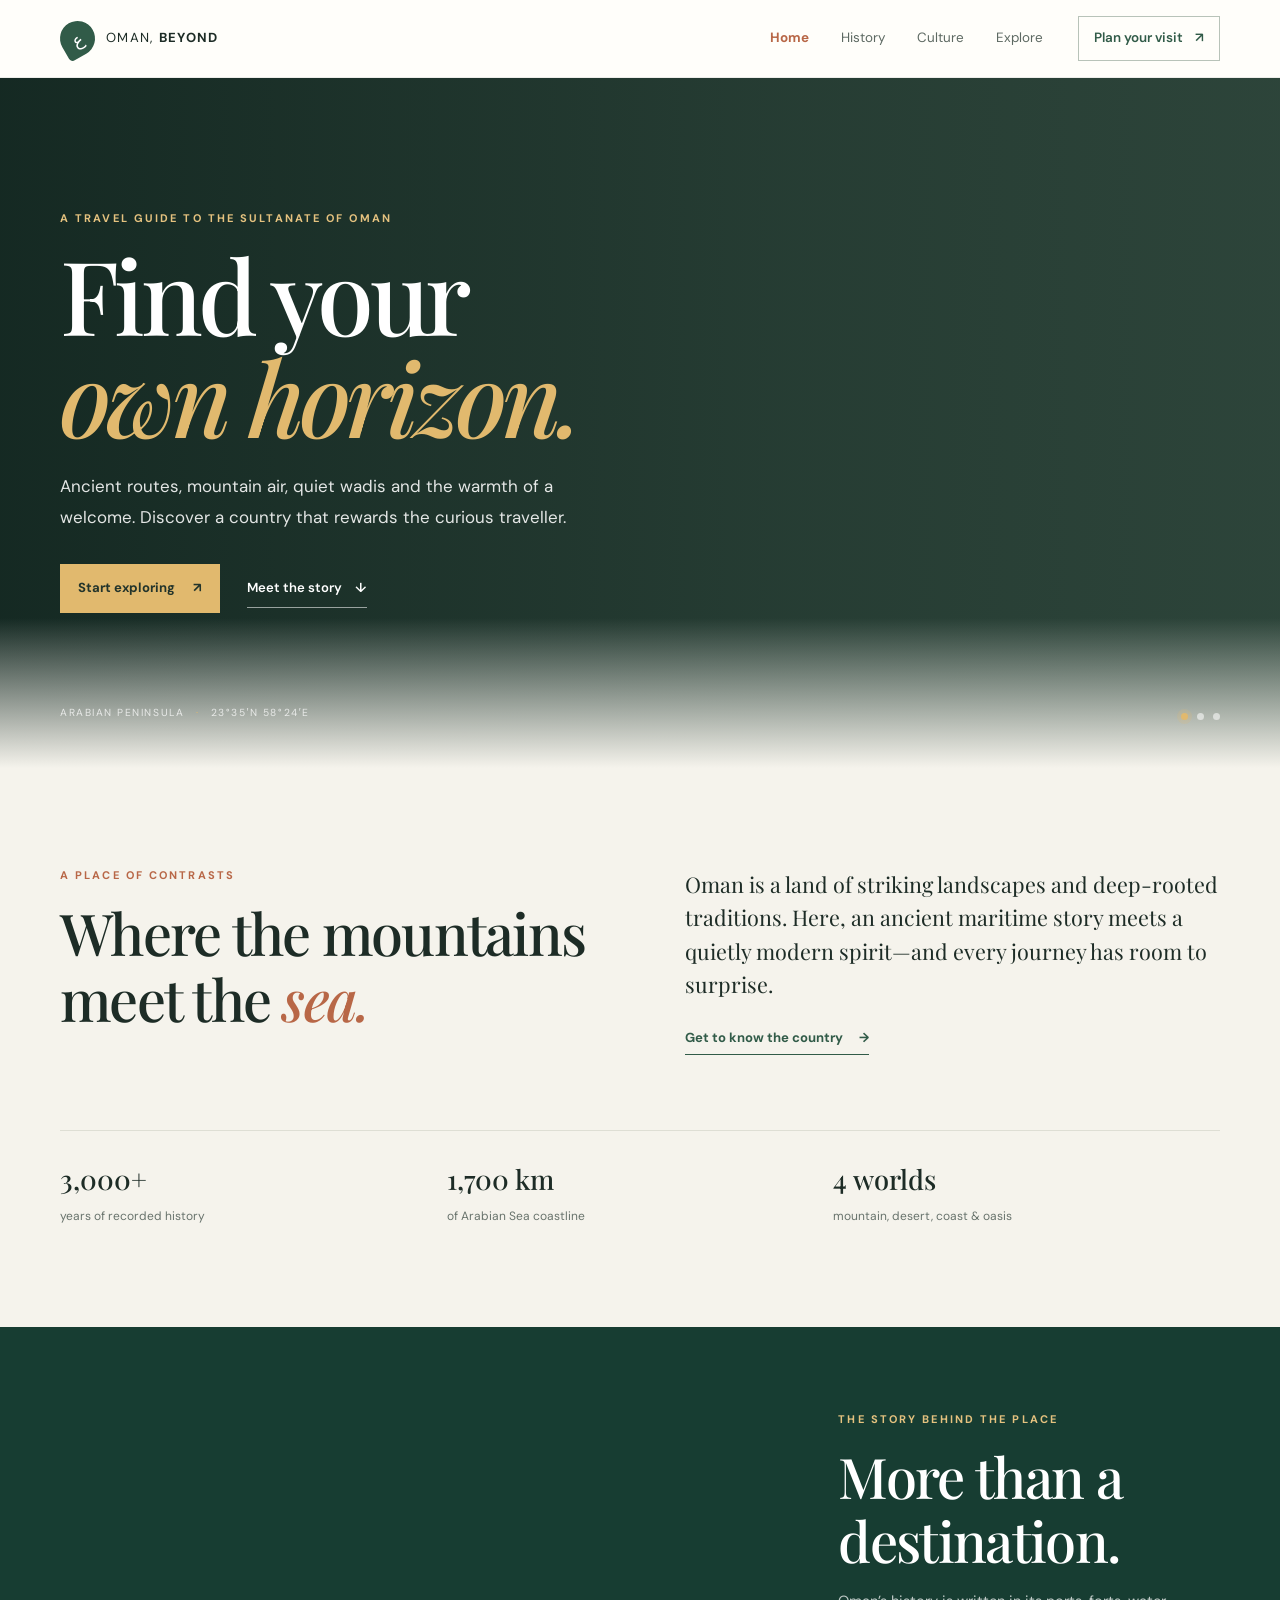
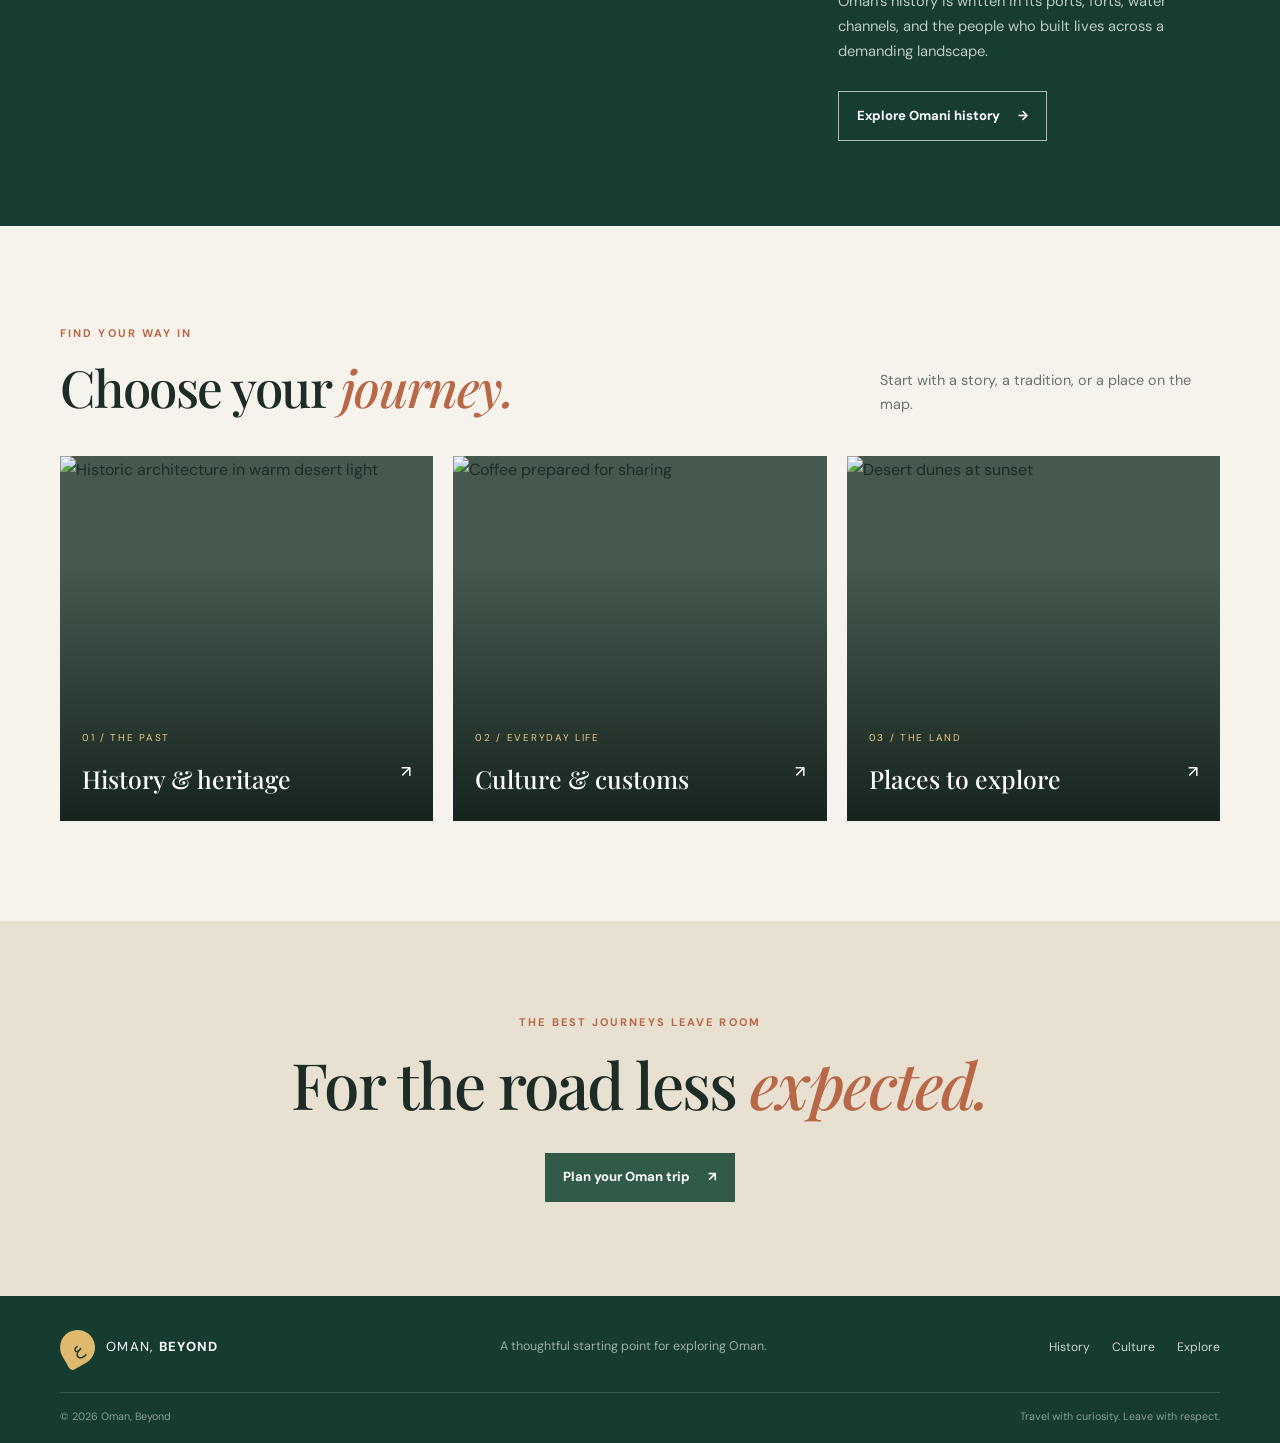
==== index.html @ 04d7741a "Add Oman travel guide website" ====
﻿<!doctype html>
<html lang="en"><head><meta charset="utf-8"><meta name="viewport" content="width=device-width, initial-scale=1"><meta name="description" content="A thoughtful guide to Oman's history, culture, landscapes and travel essentials."><title>Oman, Beyond | A Travel Guide</title><link rel="preconnect" href="https://fonts.googleapis.com"><link rel="preconnect" href="https://fonts.gstatic.com" crossorigin><link href="https://fonts.googleapis.com/css2?family=DM+Sans:wght@400;500;600;700&family=Playfair+Display:wght@500;600;700&display=swap" rel="stylesheet"><link rel="stylesheet" href="styles.css"><script src="script.js" defer></script></head>
<body data-page="home"><header class="site-header"><div class="container nav-wrap"><a class="brand" href="index.html"><span class="brand-mark">ع</span><span>OMAN, <b>BEYOND</b></span></a><button class="menu-toggle" aria-label="Open navigation" aria-expanded="false"><span></span><span></span></button><nav class="main-nav" aria-label="Main navigation"><a href="index.html">Home</a><a href="history.html">History</a><a href="culture.html">Culture</a><a href="explore.html">Explore</a></nav><a class="header-cta" href="explore.html#essentials">Plan your visit <span>↗</span></a></div></header>
<main><section class="hero hero-home"><div class="hero-image" aria-hidden="true"></div><div class="container hero-content"><p class="eyebrow light">A travel guide to the Sultanate of Oman</p><h1>Find your<br><em>own horizon.</em></h1><p class="hero-lead">Ancient routes, mountain air, quiet wadis and the warmth of a welcome. Discover a country that rewards the curious traveller.</p><div class="hero-actions"><a class="button button-gold" href="explore.html">Start exploring <span>↗</span></a><a class="underlined-link" href="history.html">Meet the story <span>↓</span></a></div></div><div class="hero-caption">ARABIAN PENINSULA <span>·</span> 23°35′N 58°24′E</div><div class="hero-dots"><button class="hero-dot active" aria-label="Show landscape 1" data-slide="0"></button><button class="hero-dot" aria-label="Show landscape 2" data-slide="1"></button><button class="hero-dot" aria-label="Show landscape 3" data-slide="2"></button></div></section>
<section class="section intro-section"><div class="container intro-grid"><div><p class="eyebrow">A place of contrasts</p><h2>Where the mountains<br>meet the <em>sea.</em></h2></div><div><p class="large-copy">Oman is a land of striking landscapes and deep-rooted traditions. Here, an ancient maritime story meets a quietly modern spirit—and every journey has room to surprise.</p><a class="inline-link" href="explore.html">Get to know the country <span>→</span></a></div></div><div class="container stat-row"><div><strong>3,000+</strong><span>years of recorded history</span></div><div><strong>1,700 km</strong><span>of Arabian Sea coastline</span></div><div><strong>4 worlds</strong><span>mountain, desert, coast & oasis</span></div></div></section>
<section class="feature-band"><div class="feature-image" role="img" aria-label="Historic Omani architecture"></div><div class="feature-copy"><p class="eyebrow light">The story behind the place</p><h2>More than a<br>destination.</h2><p>Oman’s history is written in its ports, forts, water channels, and the people who built lives across a demanding landscape.</p><a class="button button-outline" href="history.html">Explore Omani history <span>→</span></a></div></section>
<section class="section home-cards"><div class="container"><div class="section-heading"><div><p class="eyebrow">Find your way in</p><h2>Choose your <em>journey.</em></h2></div><p>Start with a story, a tradition, or a place on the map.</p></div><div class="card-grid"><a class="destination-card" href="history.html"><img src="https://images.unsplash.com/photo-1512632578888-169bbbc64f33?auto=format&fit=crop&w=900&q=85" alt="Historic architecture in warm desert light"><span class="card-number">01 / THE PAST</span><h3>History & heritage <span>↗</span></h3></a><a class="destination-card" href="culture.html"><img src="https://images.unsplash.com/photo-1544787219-7f47ccb76574?auto=format&fit=crop&w=900&q=85" alt="Coffee prepared for sharing"><span class="card-number">02 / EVERYDAY LIFE</span><h3>Culture & customs <span>↗</span></h3></a><a class="destination-card" href="explore.html"><img src="https://images.unsplash.com/photo-1509316785289-025f5b846b35?auto=format&fit=crop&w=900&q=85" alt="Desert dunes at sunset"><span class="card-number">03 / THE LAND</span><h3>Places to explore <span>↗</span></h3></a></div></div></section><section class="closing"><div class="container"><p class="eyebrow">The best journeys leave room</p><h2>For the road less <em>expected.</em></h2><a class="button button-dark" href="explore.html#essentials">Plan your Oman trip <span>↗</span></a></div></section></main>
<footer class="site-footer"><div class="container footer-top"><a class="brand brand-footer" href="index.html"><span class="brand-mark">ع</span><span>OMAN, <b>BEYOND</b></span></a><p>A thoughtful starting point for exploring Oman.</p><nav aria-label="Footer navigation"><a href="history.html">History</a><a href="culture.html">Culture</a><a href="explore.html">Explore</a></nav></div><div class="container footer-bottom"><span>© 2026 Oman, Beyond</span><span>Travel with curiosity. Leave with respect.</span></div></footer></body></html>
---- styles.css ----
﻿:root{--ink:#1d2c26;--muted:#68736c;--cream:#f5f3ec;--paper:#fffefa;--green:#315b48;--deep:#173d32;--rust:#b86747;--gold:#e1b96e;--line:#deded4;--serif:'Playfair Display',Georgia,serif;--sans:'DM Sans',Arial,sans-serif}*{box-sizing:border-box}html{scroll-behavior:smooth}body{margin:0;color:var(--ink);background:var(--cream);font-family:var(--sans);line-height:1.7}img{display:block;width:100%;object-fit:cover}a{color:inherit}.container{width:min(1160px,calc(100% - 56px));margin-inline:auto}.site-header{height:78px;position:relative;z-index:10;background:var(--paper);border-bottom:1px solid rgba(29,44,38,.08)}.nav-wrap{height:100%;display:flex;align-items:center;gap:35px}.brand{display:flex;align-items:center;gap:11px;text-decoration:none;font-size:.82rem;letter-spacing:.1em;white-space:nowrap}.brand-mark{width:35px;height:35px;background:var(--green);color:#fff;border-radius:50% 50% 50% 12%;display:grid;place-items:center;font-family:var(--serif);font-size:1.1rem;transform:rotate(-30deg)}.main-nav{display:flex;gap:32px;margin-left:auto}.main-nav a,.header-cta{font-size:.84rem;text-decoration:none;color:#5d6962;transition:color .2s}.main-nav a:hover,.main-nav a[aria-current=page]{color:var(--rust)}.main-nav a[aria-current=page]{font-weight:700}.header-cta{padding:10px 15px;border:1px solid #b8c3b9;color:var(--green);font-weight:600;white-space:nowrap}.header-cta span{margin-left:9px}.menu-toggle{display:none}.hero{min-height:690px;position:relative;color:#fff;background:#30483d;overflow:hidden}.hero-image{position:absolute;inset:0;background-image:linear-gradient(90deg,rgba(12,31,26,.75),rgba(12,31,26,.28) 62%,rgba(12,31,26,.09)),url('https://images.unsplash.com/photo-1516026672322-bc52d61a55d5?auto=format&fit=crop&w=2000&q=85');background-size:cover;background-position:center 48%;transition:background-image .7s ease;animation:zoom 18s ease-in-out infinite alternate}.hero-image.slide-1{background-image:linear-gradient(90deg,rgba(12,31,26,.75),rgba(12,31,26,.28) 62%,rgba(12,31,26,.09)),url('https://images.unsplash.com/photo-1509316785289-025f5b846b35?auto=format&fit=crop&w=2000&q=85')}.hero-image.slide-2{background-image:linear-gradient(90deg,rgba(12,31,26,.75),rgba(12,31,26,.28) 62%,rgba(12,31,26,.09)),url('https://images.unsplash.com/photo-1464822759023-fed622ff2c3b?auto=format&fit=crop&w=2000&q=85')}@keyframes zoom{to{transform:scale(1.055)}}.hero:after{content:"";position:absolute;inset:auto 0 0;height:150px;background:linear-gradient(transparent,var(--cream));pointer-events:none}.hero-content{position:relative;z-index:1;padding-top:133px;padding-bottom:155px}.eyebrow{font-size:.69rem;line-height:1.4;font-weight:700;letter-spacing:.19em;text-transform:uppercase;color:var(--rust);margin:0 0 17px}.eyebrow.light{color:#e5c27f}.hero h1,.page-hero h1{font-family:var(--serif);font-size:clamp(4rem,8vw,7rem);line-height:.99;font-weight:500;letter-spacing:-.045em;margin:0 0 25px}.hero h1 em,.page-hero h1 em{font-weight:500;color:var(--gold)}h2 em{font-weight:500;color:var(--rust)}.hero-lead{max-width:530px;color:rgba(255,255,255,.88);font-size:1.06rem;line-height:1.8;margin:0}.hero-actions{display:flex;align-items:center;gap:27px;margin-top:32px}.button{display:inline-flex;align-items:center;gap:18px;text-decoration:none;padding:13px 18px;font-weight:700;font-size:.82rem;transition:transform .2s}.button:hover{transform:translateY(-2px)}.button-gold{background:var(--gold);color:#23342b}.button-dark{background:var(--green);color:#fff}.button-outline{border:1px solid rgba(255,255,255,.65);color:#fff}.underlined-link{font-size:.82rem;font-weight:600;text-decoration:none;color:#fff;border-bottom:1px solid rgba(255,255,255,.55);padding:8px 0}.underlined-link span{margin-left:10px}.hero-caption{position:absolute;z-index:2;bottom:47px;left:max(28px,calc((100% - 1160px)/2));font-size:.64rem;letter-spacing:.15em;color:rgba(255,255,255,.75)}.hero-caption span{color:var(--gold);padding:0 7px}.hero-dots{position:absolute;z-index:2;right:max(28px,calc((100% - 1160px)/2));bottom:48px;display:flex;gap:9px}.hero-dot{border:0;width:7px;height:7px;padding:0;border-radius:50%;background:rgba(255,255,255,.55);cursor:pointer}.hero-dot.active{background:var(--gold);box-shadow:0 0 0 4px rgba(225,185,110,.2)}.section{padding:100px 0}.intro-grid{display:grid;grid-template-columns:1fr 1fr;gap:90px;align-items:start}.intro-grid h2,h2{font-family:var(--serif);font-weight:500;font-size:clamp(2.5rem,4.5vw,4rem);line-height:1.13;letter-spacing:-.03em;margin:0}.large-copy{font-family:var(--serif);font-size:1.35rem;line-height:1.55;margin:0 0 21px}.inline-link{display:inline-block;color:var(--green);font-size:.82rem;font-weight:700;text-decoration:none;border-bottom:1px solid var(--green);padding-bottom:5px}.inline-link span{margin-left:13px}.stat-row{display:grid;grid-template-columns:repeat(3,1fr);margin-top:75px;padding-top:25px;border-top:1px solid var(--line)}.stat-row div{display:flex;flex-direction:column;gap:4px}.stat-row strong{font-family:var(--serif);font-weight:500;font-size:1.7rem}.stat-row span{font-size:.75rem;color:var(--muted)}.feature-band{display:grid;grid-template-columns:1.15fr .85fr;min-height:490px;background:var(--deep);color:#fff}.feature-image{background:url('https://images.unsplash.com/photo-1512632578888-169bbbc64f33?auto=format&fit=crop&w=1400&q=85') center/cover}.feature-copy{padding:85px clamp(40px,8vw,120px);align-self:center}.feature-copy h2{font-size:3.5rem;margin-bottom:18px}.feature-copy p:not(.eyebrow){color:rgba(255,255,255,.72);font-size:.92rem;max-width:420px;margin-bottom:27px}.section-heading{display:flex;align-items:end;justify-content:space-between;gap:30px;margin-bottom:40px}.section-heading h2{font-size:clamp(2.4rem,4vw,3.5rem)}.section-heading>p{max-width:340px;color:var(--muted);font-size:.9rem;margin:0}.card-grid{display:grid;grid-template-columns:repeat(3,1fr);gap:20px}.destination-card{position:relative;display:block;text-decoration:none;overflow:hidden;background:#45594e}.destination-card:after{content:"";position:absolute;inset:30% 0 0;background:linear-gradient(transparent,rgba(14,27,23,.85))}.destination-card img{height:365px;transition:transform .45s}.destination-card:hover img{transform:scale(1.04)}.card-number,.destination-card h3{position:absolute;z-index:1;left:22px;right:22px;color:#fff}.card-number{bottom:75px;font-size:.62rem;letter-spacing:.17em;color:#edc981}.destination-card h3{bottom:21px;font-family:var(--serif);font-size:1.55rem;font-weight:500;margin:0}.destination-card h3 span{float:right;font-family:var(--sans);font-size:1rem}.closing{padding:94px 0;text-align:center;background:#e8e0d0}.closing h2{font-size:clamp(2.7rem,5vw,4.4rem);margin:0 auto 25px}.closing .button{margin-top:8px}.site-footer{background:#163b30;color:rgba(255,255,255,.78);padding:34px 0 18px}.footer-top{display:flex;align-items:center;justify-content:space-between;gap:25px;padding-bottom:27px}.footer-top p{font-size:.78rem;margin:0;color:rgba(255,255,255,.58)}.footer-top nav{display:flex;gap:22px}.footer-top nav a{font-size:.76rem;text-decoration:none}.brand-footer{color:#fff}.brand-footer .brand-mark{background:#e0b96f;color:#1a3b30}.footer-bottom{border-top:1px solid rgba(255,255,255,.16);padding-top:14px;display:flex;justify-content:space-between;font-size:.67rem;color:rgba(255,255,255,.5)}.page-hero{min-height:510px;position:relative;display:flex;align-items:center;color:#fff;background-size:cover;background-position:center}.page-hero:before{content:"";position:absolute;inset:0;background:linear-gradient(90deg,rgba(14,35,29,.79),rgba(14,35,29,.26) 75%)}.history-hero{background-image:url('https://images.unsplash.com/photo-1512632578888-169bbbc64f33?auto=format&fit=crop&w=1900&q=85')}.culture-hero{background-image:url('https://images.unsplash.com/photo-1544787219-7f47ccb76574?auto=format&fit=crop&w=1900&q=85')}.explore-hero{background-image:url('https://images.unsplash.com/photo-1509316785289-025f5b846b35?auto=format&fit=crop&w=1900&q=85')}.page-hero-content{position:relative;padding:80px 0}.page-hero h1{font-size:clamp(3.7rem,7vw,6rem)}.page-hero h1 em{color:#e4bd72}.page-hero .hero-lead{max-width:520px}.story-layout{display:grid;grid-template-columns:.9fr 1.1fr;gap:100px}.story-layout h2{font-size:clamp(2.7rem,4vw,3.7rem)}.story-prose{max-width:650px}.story-prose p:not(.large-copy){font-size:.93rem;color:var(--muted);margin:0 0 18px}.timeline-section,.culture-detail{padding:85px 0;background:#ebe9df}.history-timeline{display:grid;grid-template-columns:repeat(3,1fr);gap:34px;margin-top:55px}.history-timeline article{position:relative;padding-top:20px;border-top:1px solid #c6c8bc}.era{color:var(--rust);font-size:.68rem;letter-spacing:.15em;text-transform:uppercase;font-weight:700}.era-line{position:absolute;top:-4px;left:0;width:8px;height:8px;border-radius:50%;background:var(--rust)}.history-timeline h3,.detail-grid h3,.essentials-grid h3{font-family:var(--serif);font-size:1.45rem;font-weight:500;margin:20px 0 9px}.history-timeline p,.detail-grid p,.essentials-grid p{font-size:.85rem;color:var(--muted);margin:0}.quote-section{padding:90px 0;background:var(--deep);color:#fff}.quote-section blockquote,.image-quote blockquote{font-family:var(--serif);font-size:clamp(2rem,4vw,3.5rem);line-height:1.3;max-width:850px;margin:12px 0 29px}.detail-grid{display:grid;grid-template-columns:repeat(4,1fr);gap:25px}.detail-grid article{padding-top:17px;border-top:1px solid #c6c8bc}.detail-icon{font-family:var(--serif);color:var(--rust);font-size:.9rem}.detail-grid h3{margin:15px 0 8px}.image-quote{min-height:375px;display:flex;align-items:center;color:#fff;background:linear-gradient(90deg,rgba(13,34,28,.75),rgba(13,34,28,.24)),url('https://images.unsplash.com/photo-1544787219-7f47ccb76574?auto=format&fit=crop&w=1800&q=85') center/cover}.image-quote blockquote{max-width:700px;font-size:clamp(2rem,4vw,3.2rem)}.next-step{display:flex;align-items:center;justify-content:space-between;gap:30px}.next-step h2{font-size:clamp(2.3rem,4vw,3.5rem)}.places-section{padding-bottom:95px}.places-list{display:grid;gap:20px}.place-row{display:grid;grid-template-columns:1fr 1fr;min-height:310px;background:var(--paper)}.place-photo{position:relative;min-height:310px;overflow:hidden}.place-photo img{position:absolute;inset:0;height:100%;transition:transform .5s}.place-row:hover .place-photo img{transform:scale(1.035)}.place-photo span{position:absolute;left:19px;top:19px;background:var(--gold);padding:6px 10px;font-size:.68rem;font-weight:700}.place-info{align-self:center;padding:35px 9%}.place-info .eyebrow{margin-bottom:9px}.place-info h3{font-family:var(--serif);font-size:2.3rem;font-weight:500;line-height:1.1;margin:0 0 13px}.place-info>p:not(.eyebrow){font-size:.88rem;color:var(--muted);margin:0 0 19px}.place-tags{font-size:.68rem;color:var(--green);letter-spacing:.05em}.essentials-section{padding:85px 0;background:var(--deep);color:#fff}.essentials-section .section-heading>p{color:rgba(255,255,255,.65)}.essentials-section h2{color:#fff}.essentials-section h2 em{color:var(--gold)}.essentials-grid{display:grid;grid-template-columns:repeat(3,1fr);gap:32px}.essentials-grid article{border-top:1px solid rgba(255,255,255,.3);padding-top:18px}.essentials-grid article>span{font-size:.65rem;letter-spacing:.15em;color:var(--gold)}.essentials-grid h3{margin:15px 0 8px}.essentials-grid p{color:rgba(255,255,255,.68)}
@media(max-width:850px){.nav-wrap{gap:20px}.main-nav{gap:19px}.header-cta{display:none}.hero{min-height:630px}.intro-grid{gap:40px}.feature-band{grid-template-columns:1fr 1fr}.feature-copy{padding:55px 38px}.feature-copy h2{font-size:2.8rem}.story-layout{gap:50px}.detail-grid{grid-template-columns:1fr 1fr}.place-info{padding:30px}.place-row,.place-photo{min-height:280px}}
@media(max-width:620px){.container{width:calc(100% - 38px)}.site-header{height:68px}.nav-wrap{justify-content:space-between}.menu-toggle{display:flex;width:40px;height:40px;padding:10px 7px;border:0;background:transparent;flex-direction:column;justify-content:center;gap:6px;order:3}.menu-toggle span{width:25px;height:1px;background:var(--ink);transition:transform .2s}.menu-toggle[aria-expanded=true] span:first-child{transform:translateY(3.5px) rotate(45deg)}.menu-toggle[aria-expanded=true] span:last-child{transform:translateY(-3.5px) rotate(-45deg)}.main-nav{display:none;position:absolute;left:0;right:0;top:68px;margin:0;padding:14px 19px 22px;background:var(--paper);border-bottom:1px solid var(--line);flex-direction:column;gap:0}.main-nav.open{display:flex}.main-nav a{padding:12px 0;border-bottom:1px solid #eeece5}.main-nav a:last-child{border:0}.hero{min-height:650px}.hero-content{padding-top:112px;padding-bottom:150px}.hero h1{font-size:4.2rem}.hero-lead{font-size:.96rem}.hero-caption{left:19px;bottom:32px;font-size:.55rem}.hero-dots{right:19px;bottom:34px}.section{padding:72px 0}.intro-grid,.story-layout{grid-template-columns:1fr;gap:24px}.intro-grid h2{font-size:3rem}.large-copy{font-size:1.2rem}.stat-row{margin-top:48px;gap:19px}.stat-row strong{font-size:1.25rem}.stat-row span{font-size:.65rem}.feature-band{grid-template-columns:1fr}.feature-image{min-height:260px}.feature-copy{padding:45px 25px 52px}.feature-copy h2{font-size:3rem}.section-heading{display:block}.section-heading>p{margin-top:15px}.card-grid{grid-template-columns:1fr}.destination-card img{height:300px}.closing{padding:70px 0}.footer-top{align-items:flex-start;flex-direction:column}.footer-top nav{gap:18px}.footer-bottom{gap:12px;flex-direction:column}.page-hero{min-height:490px}.page-hero-content{padding:70px 0}.page-hero h1{font-size:3.8rem}.history-timeline{grid-template-columns:1fr;gap:27px;margin-top:35px}.timeline-section,.culture-detail,.essentials-section{padding:68px 0}.detail-grid,.essentials-grid{grid-template-columns:1fr;gap:25px}.detail-grid article{padding-top:14px}.image-quote{min-height:350px}.next-step{align-items:flex-start;flex-direction:column}.place-row{grid-template-columns:1fr}.place-photo{min-height:245px}.place-info{padding:27px}.place-info h3{font-size:2rem}.places-section{padding-bottom:70px}}
@media(prefers-reduced-motion:reduce){html{scroll-behavior:auto}*,*:before,*:after{animation:none!important;transition:none!important}}
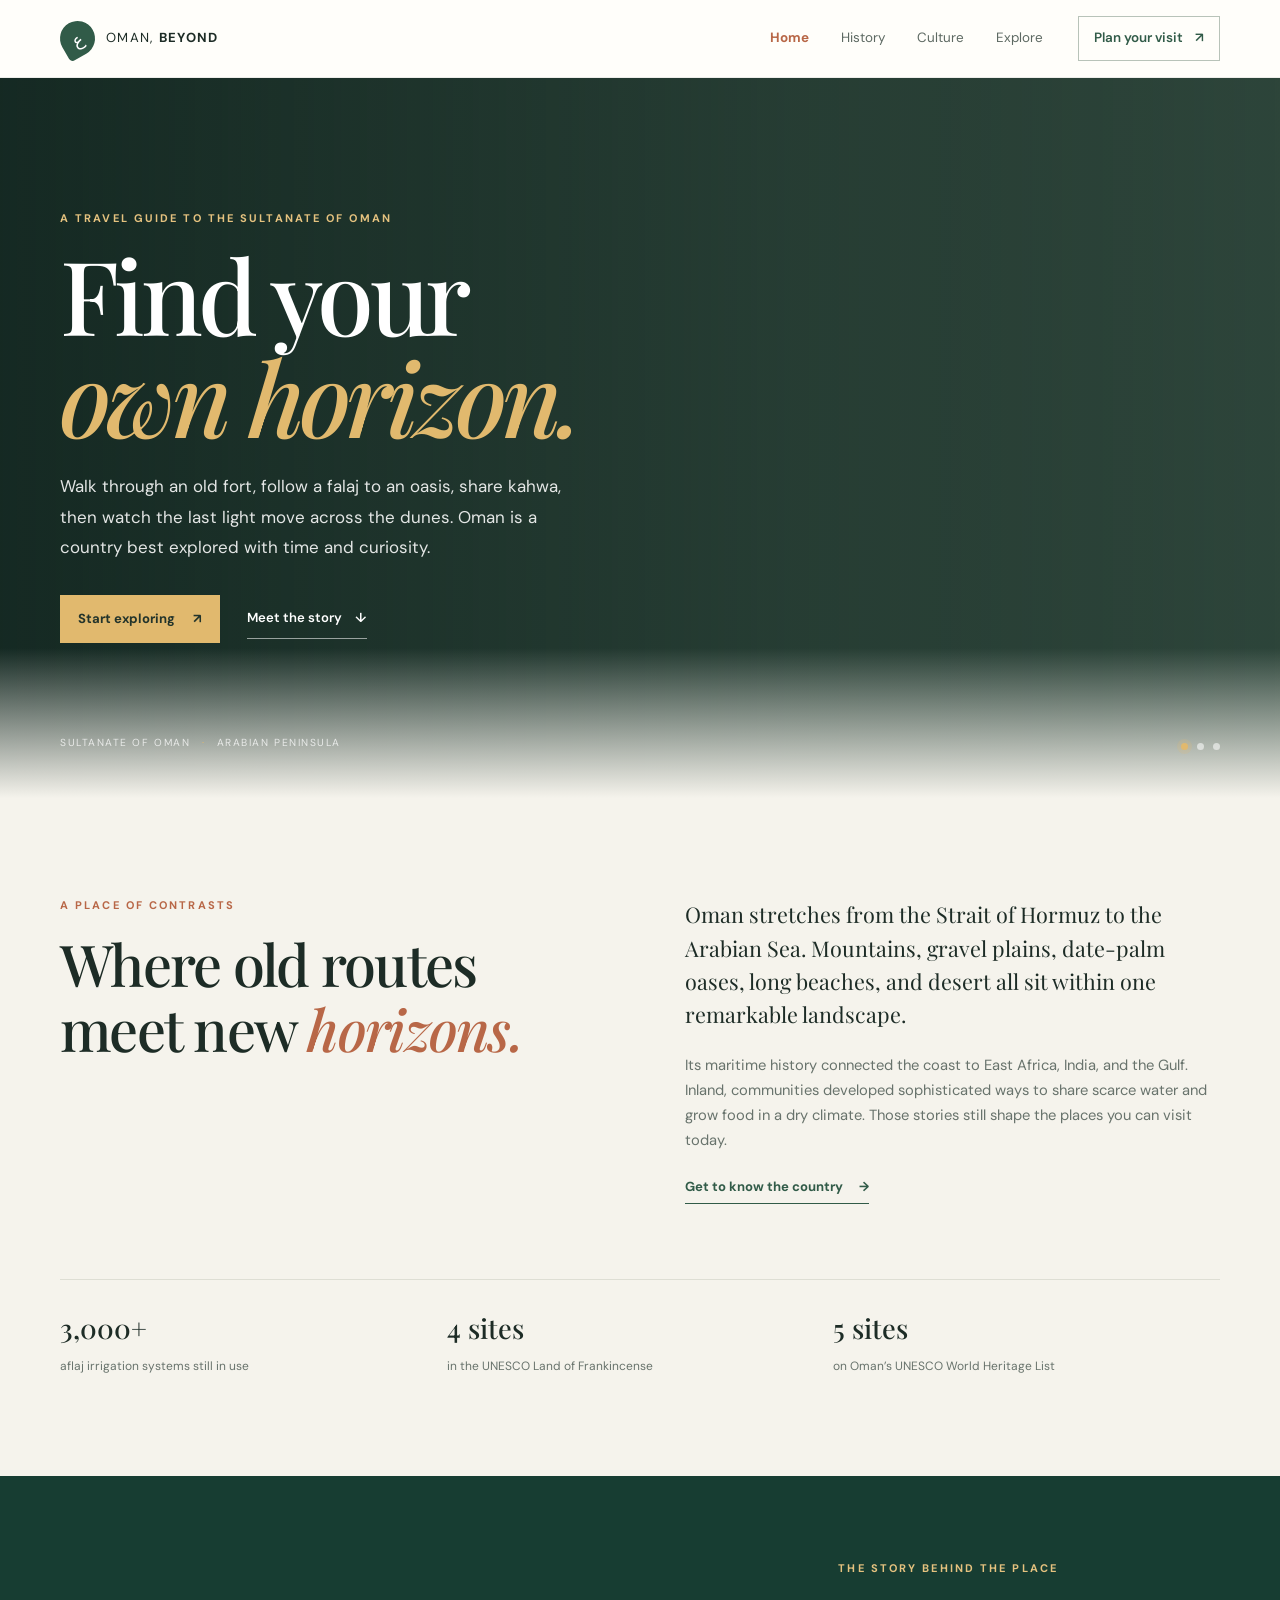
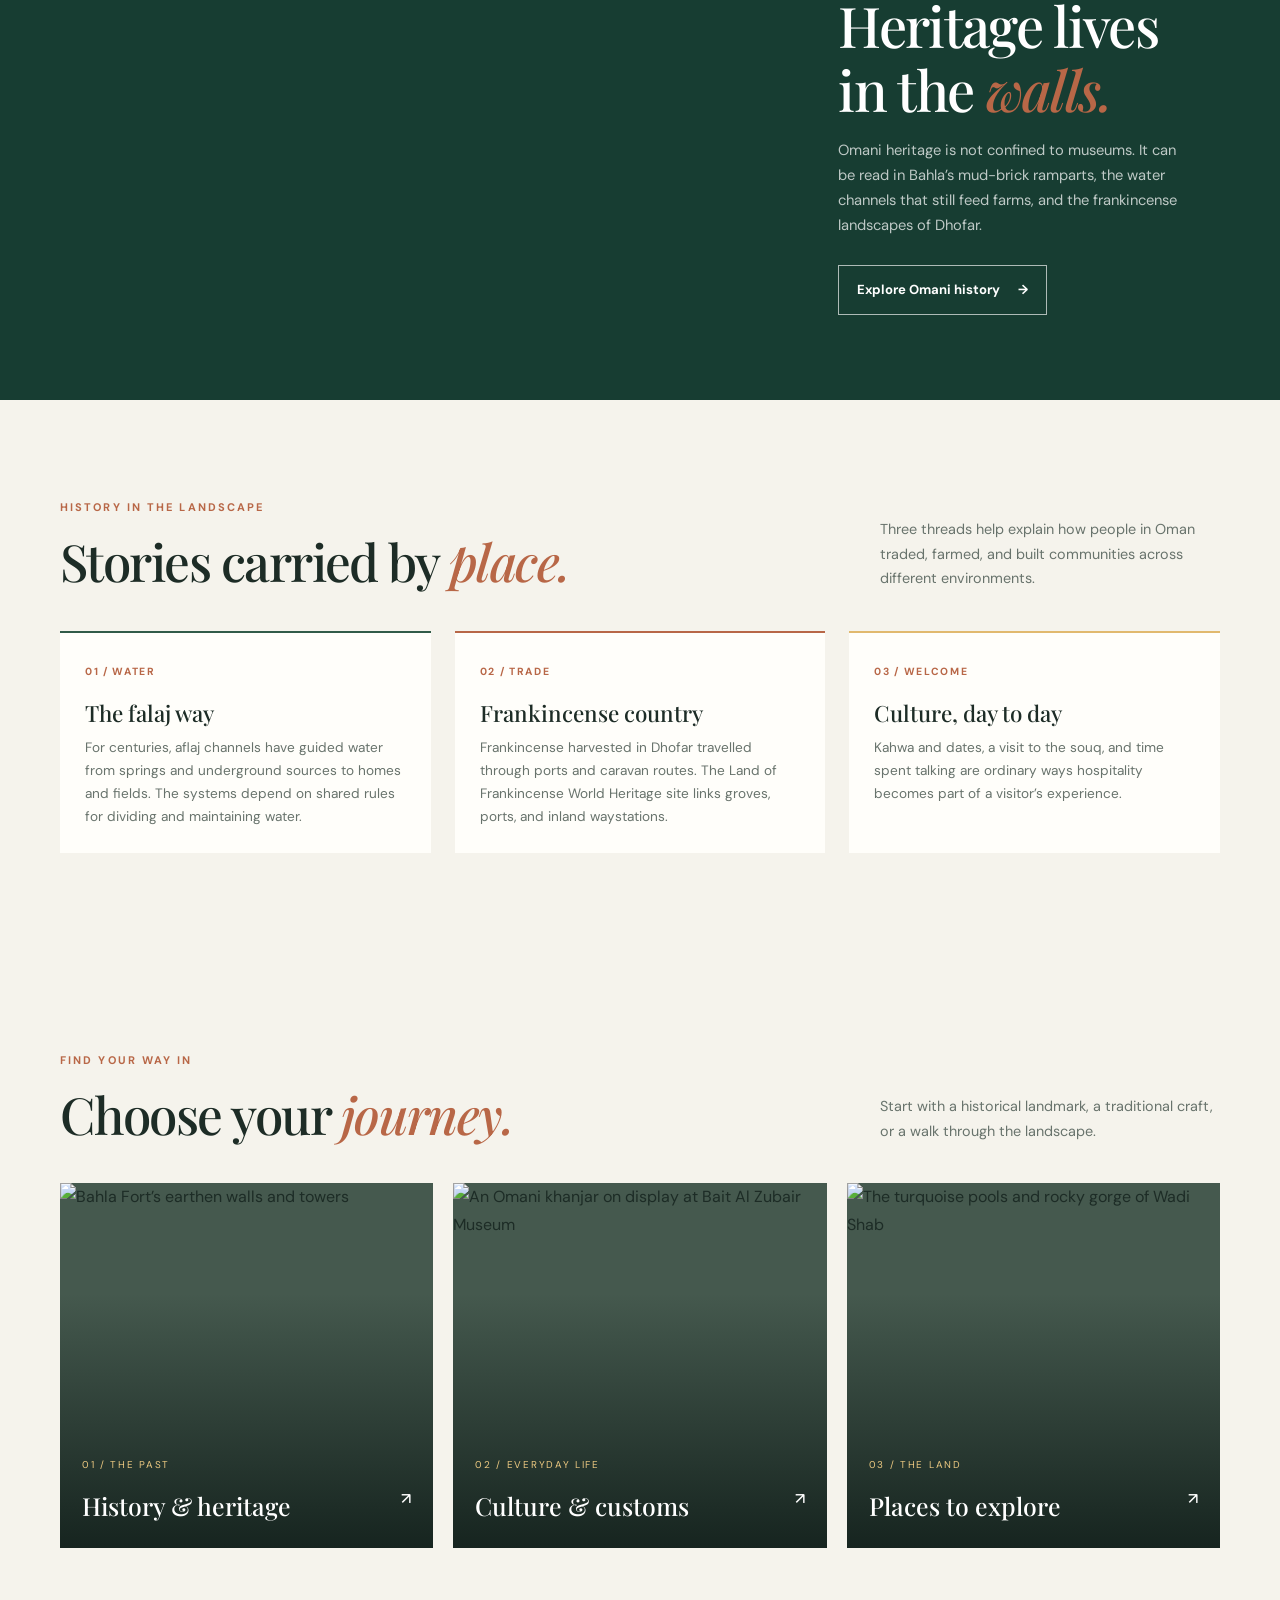
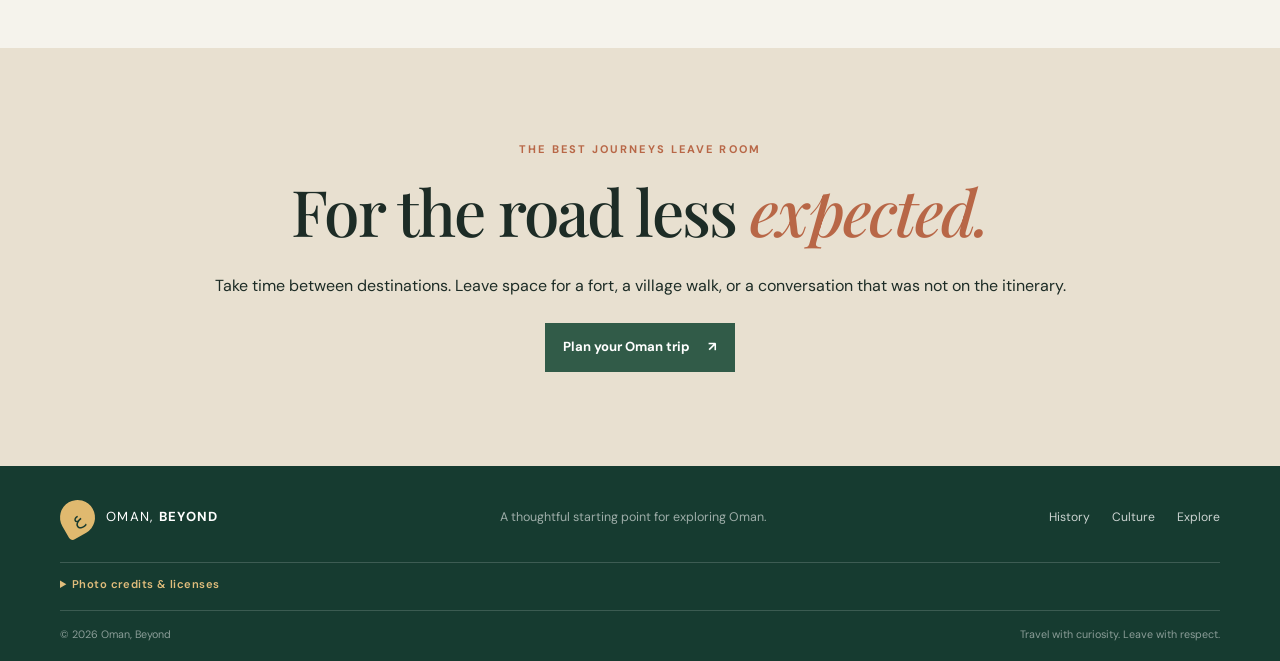
==== commit 473b98c7: "Expand Oman guide and replace imagery" ====
--- a/index.html
+++ b/index.html
@@ -1,8 +1,22 @@
 ﻿<!doctype html>
-<html lang="en"><head><meta charset="utf-8"><meta name="viewport" content="width=device-width, initial-scale=1"><meta name="description" content="A thoughtful guide to Oman's history, culture, landscapes and travel essentials."><title>Oman, Beyond | A Travel Guide</title><link rel="preconnect" href="https://fonts.googleapis.com"><link rel="preconnect" href="https://fonts.gstatic.com" crossorigin><link href="https://fonts.googleapis.com/css2?family=DM+Sans:wght@400;500;600;700&family=Playfair+Display:wght@500;600;700&display=swap" rel="stylesheet"><link rel="stylesheet" href="styles.css"><script src="script.js" defer></script></head>
-<body data-page="home"><header class="site-header"><div class="container nav-wrap"><a class="brand" href="index.html"><span class="brand-mark">ع</span><span>OMAN, <b>BEYOND</b></span></a><button class="menu-toggle" aria-label="Open navigation" aria-expanded="false"><span></span><span></span></button><nav class="main-nav" aria-label="Main navigation"><a href="index.html">Home</a><a href="history.html">History</a><a href="culture.html">Culture</a><a href="explore.html">Explore</a></nav><a class="header-cta" href="explore.html#essentials">Plan your visit <span>↗</span></a></div></header>
-<main><section class="hero hero-home"><div class="hero-image" aria-hidden="true"></div><div class="container hero-content"><p class="eyebrow light">A travel guide to the Sultanate of Oman</p><h1>Find your<br><em>own horizon.</em></h1><p class="hero-lead">Ancient routes, mountain air, quiet wadis and the warmth of a welcome. Discover a country that rewards the curious traveller.</p><div class="hero-actions"><a class="button button-gold" href="explore.html">Start exploring <span>↗</span></a><a class="underlined-link" href="history.html">Meet the story <span>↓</span></a></div></div><div class="hero-caption">ARABIAN PENINSULA <span>·</span> 23°35′N 58°24′E</div><div class="hero-dots"><button class="hero-dot active" aria-label="Show landscape 1" data-slide="0"></button><button class="hero-dot" aria-label="Show landscape 2" data-slide="1"></button><button class="hero-dot" aria-label="Show landscape 3" data-slide="2"></button></div></section>
-<section class="section intro-section"><div class="container intro-grid"><div><p class="eyebrow">A place of contrasts</p><h2>Where the mountains<br>meet the <em>sea.</em></h2></div><div><p class="large-copy">Oman is a land of striking landscapes and deep-rooted traditions. Here, an ancient maritime story meets a quietly modern spirit—and every journey has room to surprise.</p><a class="inline-link" href="explore.html">Get to know the country <span>→</span></a></div></div><div class="container stat-row"><div><strong>3,000+</strong><span>years of recorded history</span></div><div><strong>1,700 km</strong><span>of Arabian Sea coastline</span></div><div><strong>4 worlds</strong><span>mountain, desert, coast & oasis</span></div></div></section>
-<section class="feature-band"><div class="feature-image" role="img" aria-label="Historic Omani architecture"></div><div class="feature-copy"><p class="eyebrow light">The story behind the place</p><h2>More than a<br>destination.</h2><p>Oman’s history is written in its ports, forts, water channels, and the people who built lives across a demanding landscape.</p><a class="button button-outline" href="history.html">Explore Omani history <span>→</span></a></div></section>
-<section class="section home-cards"><div class="container"><div class="section-heading"><div><p class="eyebrow">Find your way in</p><h2>Choose your <em>journey.</em></h2></div><p>Start with a story, a tradition, or a place on the map.</p></div><div class="card-grid"><a class="destination-card" href="history.html"><img src="https://images.unsplash.com/photo-1512632578888-169bbbc64f33?auto=format&fit=crop&w=900&q=85" alt="Historic architecture in warm desert light"><span class="card-number">01 / THE PAST</span><h3>History & heritage <span>↗</span></h3></a><a class="destination-card" href="culture.html"><img src="https://images.unsplash.com/photo-1544787219-7f47ccb76574?auto=format&fit=crop&w=900&q=85" alt="Coffee prepared for sharing"><span class="card-number">02 / EVERYDAY LIFE</span><h3>Culture & customs <span>↗</span></h3></a><a class="destination-card" href="explore.html"><img src="https://images.unsplash.com/photo-1509316785289-025f5b846b35?auto=format&fit=crop&w=900&q=85" alt="Desert dunes at sunset"><span class="card-number">03 / THE LAND</span><h3>Places to explore <span>↗</span></h3></a></div></div></section><section class="closing"><div class="container"><p class="eyebrow">The best journeys leave room</p><h2>For the road less <em>expected.</em></h2><a class="button button-dark" href="explore.html#essentials">Plan your Oman trip <span>↗</span></a></div></section></main>
-<footer class="site-footer"><div class="container footer-top"><a class="brand brand-footer" href="index.html"><span class="brand-mark">ع</span><span>OMAN, <b>BEYOND</b></span></a><p>A thoughtful starting point for exploring Oman.</p><nav aria-label="Footer navigation"><a href="history.html">History</a><a href="culture.html">Culture</a><a href="explore.html">Explore</a></nav></div><div class="container footer-bottom"><span>© 2026 Oman, Beyond</span><span>Travel with curiosity. Leave with respect.</span></div></footer></body></html>
+<html lang="en">
+<head>
+<meta charset="utf-8"><meta name="viewport" content="width=device-width, initial-scale=1">
+<meta name="description" content="Explore Oman through its history, living culture, landscapes, and thoughtful travel advice.">
+<title>Oman, Beyond | A Travel Guide</title>
+<link rel="preconnect" href="https://fonts.googleapis.com"><link rel="preconnect" href="https://fonts.gstatic.com" crossorigin>
+<link href="https://fonts.googleapis.com/css2?family=DM+Sans:wght@400;500;600;700&family=Playfair+Display:wght@500;600;700&display=swap" rel="stylesheet">
+<link rel="stylesheet" href="styles.css"><script src="script.js" defer></script>
+</head>
+<body data-page="home">
+<header class="site-header"><div class="container nav-wrap"><a class="brand" href="index.html" aria-label="Oman, Beyond home"><span class="brand-mark">ع</span><span>OMAN, <b>BEYOND</b></span></a><button class="menu-toggle" aria-label="Open navigation" aria-expanded="false"><span></span><span></span></button><nav class="main-nav" aria-label="Main navigation"><a href="index.html">Home</a><a href="history.html">History</a><a href="culture.html">Culture</a><a href="explore.html">Explore</a></nav><a class="header-cta" href="explore.html#essentials">Plan your visit <span>↗</span></a></div></header>
+<main>
+<section class="hero hero-home"><div class="hero-image" aria-hidden="true"></div><div class="container hero-content"><p class="eyebrow light">A travel guide to the Sultanate of Oman</p><h1>Find your<br><em>own horizon.</em></h1><p class="hero-lead">Walk through an old fort, follow a falaj to an oasis, share kahwa, then watch the last light move across the dunes. Oman is a country best explored with time and curiosity.</p><div class="hero-actions"><a class="button button-gold" href="explore.html">Start exploring <span>↗</span></a><a class="underlined-link" href="history.html">Meet the story <span>↓</span></a></div></div><div class="hero-caption">SULTANATE OF OMAN <span>·</span> ARABIAN PENINSULA</div><div class="hero-dots" aria-label="Choose a landscape"><button class="hero-dot active" aria-label="Show Wahiba Sands" data-slide="0"></button><button class="hero-dot" aria-label="Show Wadi Shab" data-slide="1"></button><button class="hero-dot" aria-label="Show Jebel Akhdar" data-slide="2"></button></div></section>
+<section class="section intro-section"><div class="container intro-grid"><div><p class="eyebrow">A place of contrasts</p><h2>Where old routes<br>meet new <em>horizons.</em></h2></div><div><p class="large-copy">Oman stretches from the Strait of Hormuz to the Arabian Sea. Mountains, gravel plains, date-palm oases, long beaches, and desert all sit within one remarkable landscape.</p><p class="body-copy">Its maritime history connected the coast to East Africa, India, and the Gulf. Inland, communities developed sophisticated ways to share scarce water and grow food in a dry climate. Those stories still shape the places you can visit today.</p><a class="inline-link" href="explore.html">Get to know the country <span>→</span></a></div></div><div class="container stat-row"><div><strong>3,000+</strong><span>aflaj irrigation systems still in use</span></div><div><strong>4 sites</strong><span>in the UNESCO Land of Frankincense</span></div><div><strong>5 sites</strong><span>on Oman’s UNESCO World Heritage List</span></div></div></section>
+<section class="feature-band"><div class="feature-image" role="img" aria-label="Bahla Fort, a UNESCO World Heritage site in Oman"></div><div class="feature-copy"><p class="eyebrow light">The story behind the place</p><h2>Heritage lives<br>in the <em>walls.</em></h2><p>Omani heritage is not confined to museums. It can be read in Bahla’s mud-brick ramparts, the water channels that still feed farms, and the frankincense landscapes of Dhofar.</p><a class="button button-outline" href="history.html">Explore Omani history <span>→</span></a></div></section>
+<section class="section"><div class="container"><div class="section-heading"><div><p class="eyebrow">History in the landscape</p><h2>Stories carried by <em>place.</em></h2></div><p>Three threads help explain how people in Oman traded, farmed, and built communities across different environments.</p></div><div class="insight-grid"><article><span class="insight-number">01 / WATER</span><h3>The falaj way</h3><p>For centuries, aflaj channels have guided water from springs and underground sources to homes and fields. The systems depend on shared rules for dividing and maintaining water.</p></article><article><span class="insight-number">02 / TRADE</span><h3>Frankincense country</h3><p>Frankincense harvested in Dhofar travelled through ports and caravan routes. The Land of Frankincense World Heritage site links groves, ports, and inland waystations.</p></article><article><span class="insight-number">03 / WELCOME</span><h3>Culture, day to day</h3><p>Kahwa and dates, a visit to the souq, and time spent talking are ordinary ways hospitality becomes part of a visitor’s experience.</p></article></div></div></section>
+<section class="section home-cards"><div class="container"><div class="section-heading"><div><p class="eyebrow">Find your way in</p><h2>Choose your <em>journey.</em></h2></div><p>Start with a historical landmark, a traditional craft, or a walk through the landscape.</p></div><div class="card-grid"><a class="destination-card" href="history.html"><img src="https://upload.wikimedia.org/wikipedia/commons/thumb/6/61/Bahla_Fort_-_Oman.jpg/960px-Bahla_Fort_-_Oman.jpg" alt="Bahla Fort’s earthen walls and towers"><span class="card-number">01 / THE PAST</span><h3>History & heritage <span>↗</span></h3></a><a class="destination-card" href="culture.html"><img src="https://upload.wikimedia.org/wikipedia/commons/thumb/e/eb/Al_Khanjar%2C_Bait_al_Zubair_Museum%2C_Oman.jpg/960px-Al_Khanjar%2C_Bait_al_Zubair_Museum%2C_Oman.jpg" alt="An Omani khanjar on display at Bait Al Zubair Museum"><span class="card-number">02 / EVERYDAY LIFE</span><h3>Culture & customs <span>↗</span></h3></a><a class="destination-card" href="explore.html"><img src="https://upload.wikimedia.org/wikipedia/commons/thumb/0/0d/Wadi_Shab_11-2025.jpg/960px-Wadi_Shab_11-2025.jpg" alt="The turquoise pools and rocky gorge of Wadi Shab"><span class="card-number">03 / THE LAND</span><h3>Places to explore <span>↗</span></h3></a></div></div></section>
+<section class="closing"><div class="container"><p class="eyebrow">The best journeys leave room</p><h2>For the road less <em>expected.</em></h2><p>Take time between destinations. Leave space for a fort, a village walk, or a conversation that was not on the itinerary.</p><a class="button button-dark" href="explore.html#essentials">Plan your Oman trip <span>↗</span></a></div></section>
+</main>
+<footer class="site-footer"><div class="container footer-top"><a class="brand brand-footer" href="index.html"><span class="brand-mark">ع</span><span>OMAN, <b>BEYOND</b></span></a><p>A thoughtful starting point for exploring Oman.</p><nav aria-label="Footer navigation"><a href="history.html">History</a><a href="culture.html">Culture</a><a href="explore.html">Explore</a></nav></div><div class="container photo-credits"><details><summary>Photo credits & licenses</summary><ul><li><a href="https://commons.wikimedia.org/wiki/File:Bahla_Fort_-_Oman.jpg">Bahla Fort — Fabio Achilli</a>, <a href="https://creativecommons.org/licenses/by/2.0/">CC BY 2.0</a>.</li><li><a href="https://commons.wikimedia.org/wiki/File:Al_Khanjar,_Bait_al_Zubair_Museum,_Oman.jpg">Al Khanjar — Reda Kerbush</a>, <a href="https://creativecommons.org/licenses/by-sa/4.0/">CC BY-SA 4.0</a>.</li><li><a href="https://commons.wikimedia.org/wiki/File:Wadi_Shab_11-2025.jpg">Wadi Shab — Izeberg007</a>, <a href="https://creativecommons.org/publicdomain/zero/1.0/">CC0 1.0</a>.</li><li><a href="https://commons.wikimedia.org/wiki/File:Wahiba_Sands,_Oman.jpg">Wahiba Sands — Christoph Strässler</a>, <a href="https://creativecommons.org/licenses/by-sa/2.0/">CC BY-SA 2.0</a>.</li><li><a href="https://commons.wikimedia.org/wiki/File:Step_Gardens_of_Jebel_Akhdar_-_Oman.jpg">Jebel Akhdar step gardens — Ketan Mehta</a>, <a href="https://creativecommons.org/licenses/by-sa/3.0/">CC BY-SA 3.0</a>.</li><li>Images are cropped to fit their layouts.</li></ul></details></div><div class="container footer-bottom"><span>© 2026 Oman, Beyond</span><span>Travel with curiosity. Leave with respect.</span></div></footer>
+</body></html>
--- a/styles.css
+++ b/styles.css
@@ -1,4 +1,35 @@
-﻿:root{--ink:#1d2c26;--muted:#68736c;--cream:#f5f3ec;--paper:#fffefa;--green:#315b48;--deep:#173d32;--rust:#b86747;--gold:#e1b96e;--line:#deded4;--serif:'Playfair Display',Georgia,serif;--sans:'DM Sans',Arial,sans-serif}*{box-sizing:border-box}html{scroll-behavior:smooth}body{margin:0;color:var(--ink);background:var(--cream);font-family:var(--sans);line-height:1.7}img{display:block;width:100%;object-fit:cover}a{color:inherit}.container{width:min(1160px,calc(100% - 56px));margin-inline:auto}.site-header{height:78px;position:relative;z-index:10;background:var(--paper);border-bottom:1px solid rgba(29,44,38,.08)}.nav-wrap{height:100%;display:flex;align-items:center;gap:35px}.brand{display:flex;align-items:center;gap:11px;text-decoration:none;font-size:.82rem;letter-spacing:.1em;white-space:nowrap}.brand-mark{width:35px;height:35px;background:var(--green);color:#fff;border-radius:50% 50% 50% 12%;display:grid;place-items:center;font-family:var(--serif);font-size:1.1rem;transform:rotate(-30deg)}.main-nav{display:flex;gap:32px;margin-left:auto}.main-nav a,.header-cta{font-size:.84rem;text-decoration:none;color:#5d6962;transition:color .2s}.main-nav a:hover,.main-nav a[aria-current=page]{color:var(--rust)}.main-nav a[aria-current=page]{font-weight:700}.header-cta{padding:10px 15px;border:1px solid #b8c3b9;color:var(--green);font-weight:600;white-space:nowrap}.header-cta span{margin-left:9px}.menu-toggle{display:none}.hero{min-height:690px;position:relative;color:#fff;background:#30483d;overflow:hidden}.hero-image{position:absolute;inset:0;background-image:linear-gradient(90deg,rgba(12,31,26,.75),rgba(12,31,26,.28) 62%,rgba(12,31,26,.09)),url('https://images.unsplash.com/photo-1516026672322-bc52d61a55d5?auto=format&fit=crop&w=2000&q=85');background-size:cover;background-position:center 48%;transition:background-image .7s ease;animation:zoom 18s ease-in-out infinite alternate}.hero-image.slide-1{background-image:linear-gradient(90deg,rgba(12,31,26,.75),rgba(12,31,26,.28) 62%,rgba(12,31,26,.09)),url('https://images.unsplash.com/photo-1509316785289-025f5b846b35?auto=format&fit=crop&w=2000&q=85')}.hero-image.slide-2{background-image:linear-gradient(90deg,rgba(12,31,26,.75),rgba(12,31,26,.28) 62%,rgba(12,31,26,.09)),url('https://images.unsplash.com/photo-1464822759023-fed622ff2c3b?auto=format&fit=crop&w=2000&q=85')}@keyframes zoom{to{transform:scale(1.055)}}.hero:after{content:"";position:absolute;inset:auto 0 0;height:150px;background:linear-gradient(transparent,var(--cream));pointer-events:none}.hero-content{position:relative;z-index:1;padding-top:133px;padding-bottom:155px}.eyebrow{font-size:.69rem;line-height:1.4;font-weight:700;letter-spacing:.19em;text-transform:uppercase;color:var(--rust);margin:0 0 17px}.eyebrow.light{color:#e5c27f}.hero h1,.page-hero h1{font-family:var(--serif);font-size:clamp(4rem,8vw,7rem);line-height:.99;font-weight:500;letter-spacing:-.045em;margin:0 0 25px}.hero h1 em,.page-hero h1 em{font-weight:500;color:var(--gold)}h2 em{font-weight:500;color:var(--rust)}.hero-lead{max-width:530px;color:rgba(255,255,255,.88);font-size:1.06rem;line-height:1.8;margin:0}.hero-actions{display:flex;align-items:center;gap:27px;margin-top:32px}.button{display:inline-flex;align-items:center;gap:18px;text-decoration:none;padding:13px 18px;font-weight:700;font-size:.82rem;transition:transform .2s}.button:hover{transform:translateY(-2px)}.button-gold{background:var(--gold);color:#23342b}.button-dark{background:var(--green);color:#fff}.button-outline{border:1px solid rgba(255,255,255,.65);color:#fff}.underlined-link{font-size:.82rem;font-weight:600;text-decoration:none;color:#fff;border-bottom:1px solid rgba(255,255,255,.55);padding:8px 0}.underlined-link span{margin-left:10px}.hero-caption{position:absolute;z-index:2;bottom:47px;left:max(28px,calc((100% - 1160px)/2));font-size:.64rem;letter-spacing:.15em;color:rgba(255,255,255,.75)}.hero-caption span{color:var(--gold);padding:0 7px}.hero-dots{position:absolute;z-index:2;right:max(28px,calc((100% - 1160px)/2));bottom:48px;display:flex;gap:9px}.hero-dot{border:0;width:7px;height:7px;padding:0;border-radius:50%;background:rgba(255,255,255,.55);cursor:pointer}.hero-dot.active{background:var(--gold);box-shadow:0 0 0 4px rgba(225,185,110,.2)}.section{padding:100px 0}.intro-grid{display:grid;grid-template-columns:1fr 1fr;gap:90px;align-items:start}.intro-grid h2,h2{font-family:var(--serif);font-weight:500;font-size:clamp(2.5rem,4.5vw,4rem);line-height:1.13;letter-spacing:-.03em;margin:0}.large-copy{font-family:var(--serif);font-size:1.35rem;line-height:1.55;margin:0 0 21px}.inline-link{display:inline-block;color:var(--green);font-size:.82rem;font-weight:700;text-decoration:none;border-bottom:1px solid var(--green);padding-bottom:5px}.inline-link span{margin-left:13px}.stat-row{display:grid;grid-template-columns:repeat(3,1fr);margin-top:75px;padding-top:25px;border-top:1px solid var(--line)}.stat-row div{display:flex;flex-direction:column;gap:4px}.stat-row strong{font-family:var(--serif);font-weight:500;font-size:1.7rem}.stat-row span{font-size:.75rem;color:var(--muted)}.feature-band{display:grid;grid-template-columns:1.15fr .85fr;min-height:490px;background:var(--deep);color:#fff}.feature-image{background:url('https://images.unsplash.com/photo-1512632578888-169bbbc64f33?auto=format&fit=crop&w=1400&q=85') center/cover}.feature-copy{padding:85px clamp(40px,8vw,120px);align-self:center}.feature-copy h2{font-size:3.5rem;margin-bottom:18px}.feature-copy p:not(.eyebrow){color:rgba(255,255,255,.72);font-size:.92rem;max-width:420px;margin-bottom:27px}.section-heading{display:flex;align-items:end;justify-content:space-between;gap:30px;margin-bottom:40px}.section-heading h2{font-size:clamp(2.4rem,4vw,3.5rem)}.section-heading>p{max-width:340px;color:var(--muted);font-size:.9rem;margin:0}.card-grid{display:grid;grid-template-columns:repeat(3,1fr);gap:20px}.destination-card{position:relative;display:block;text-decoration:none;overflow:hidden;background:#45594e}.destination-card:after{content:"";position:absolute;inset:30% 0 0;background:linear-gradient(transparent,rgba(14,27,23,.85))}.destination-card img{height:365px;transition:transform .45s}.destination-card:hover img{transform:scale(1.04)}.card-number,.destination-card h3{position:absolute;z-index:1;left:22px;right:22px;color:#fff}.card-number{bottom:75px;font-size:.62rem;letter-spacing:.17em;color:#edc981}.destination-card h3{bottom:21px;font-family:var(--serif);font-size:1.55rem;font-weight:500;margin:0}.destination-card h3 span{float:right;font-family:var(--sans);font-size:1rem}.closing{padding:94px 0;text-align:center;background:#e8e0d0}.closing h2{font-size:clamp(2.7rem,5vw,4.4rem);margin:0 auto 25px}.closing .button{margin-top:8px}.site-footer{background:#163b30;color:rgba(255,255,255,.78);padding:34px 0 18px}.footer-top{display:flex;align-items:center;justify-content:space-between;gap:25px;padding-bottom:27px}.footer-top p{font-size:.78rem;margin:0;color:rgba(255,255,255,.58)}.footer-top nav{display:flex;gap:22px}.footer-top nav a{font-size:.76rem;text-decoration:none}.brand-footer{color:#fff}.brand-footer .brand-mark{background:#e0b96f;color:#1a3b30}.footer-bottom{border-top:1px solid rgba(255,255,255,.16);padding-top:14px;display:flex;justify-content:space-between;font-size:.67rem;color:rgba(255,255,255,.5)}.page-hero{min-height:510px;position:relative;display:flex;align-items:center;color:#fff;background-size:cover;background-position:center}.page-hero:before{content:"";position:absolute;inset:0;background:linear-gradient(90deg,rgba(14,35,29,.79),rgba(14,35,29,.26) 75%)}.history-hero{background-image:url('https://images.unsplash.com/photo-1512632578888-169bbbc64f33?auto=format&fit=crop&w=1900&q=85')}.culture-hero{background-image:url('https://images.unsplash.com/photo-1544787219-7f47ccb76574?auto=format&fit=crop&w=1900&q=85')}.explore-hero{background-image:url('https://images.unsplash.com/photo-1509316785289-025f5b846b35?auto=format&fit=crop&w=1900&q=85')}.page-hero-content{position:relative;padding:80px 0}.page-hero h1{font-size:clamp(3.7rem,7vw,6rem)}.page-hero h1 em{color:#e4bd72}.page-hero .hero-lead{max-width:520px}.story-layout{display:grid;grid-template-columns:.9fr 1.1fr;gap:100px}.story-layout h2{font-size:clamp(2.7rem,4vw,3.7rem)}.story-prose{max-width:650px}.story-prose p:not(.large-copy){font-size:.93rem;color:var(--muted);margin:0 0 18px}.timeline-section,.culture-detail{padding:85px 0;background:#ebe9df}.history-timeline{display:grid;grid-template-columns:repeat(3,1fr);gap:34px;margin-top:55px}.history-timeline article{position:relative;padding-top:20px;border-top:1px solid #c6c8bc}.era{color:var(--rust);font-size:.68rem;letter-spacing:.15em;text-transform:uppercase;font-weight:700}.era-line{position:absolute;top:-4px;left:0;width:8px;height:8px;border-radius:50%;background:var(--rust)}.history-timeline h3,.detail-grid h3,.essentials-grid h3{font-family:var(--serif);font-size:1.45rem;font-weight:500;margin:20px 0 9px}.history-timeline p,.detail-grid p,.essentials-grid p{font-size:.85rem;color:var(--muted);margin:0}.quote-section{padding:90px 0;background:var(--deep);color:#fff}.quote-section blockquote,.image-quote blockquote{font-family:var(--serif);font-size:clamp(2rem,4vw,3.5rem);line-height:1.3;max-width:850px;margin:12px 0 29px}.detail-grid{display:grid;grid-template-columns:repeat(4,1fr);gap:25px}.detail-grid article{padding-top:17px;border-top:1px solid #c6c8bc}.detail-icon{font-family:var(--serif);color:var(--rust);font-size:.9rem}.detail-grid h3{margin:15px 0 8px}.image-quote{min-height:375px;display:flex;align-items:center;color:#fff;background:linear-gradient(90deg,rgba(13,34,28,.75),rgba(13,34,28,.24)),url('https://images.unsplash.com/photo-1544787219-7f47ccb76574?auto=format&fit=crop&w=1800&q=85') center/cover}.image-quote blockquote{max-width:700px;font-size:clamp(2rem,4vw,3.2rem)}.next-step{display:flex;align-items:center;justify-content:space-between;gap:30px}.next-step h2{font-size:clamp(2.3rem,4vw,3.5rem)}.places-section{padding-bottom:95px}.places-list{display:grid;gap:20px}.place-row{display:grid;grid-template-columns:1fr 1fr;min-height:310px;background:var(--paper)}.place-photo{position:relative;min-height:310px;overflow:hidden}.place-photo img{position:absolute;inset:0;height:100%;transition:transform .5s}.place-row:hover .place-photo img{transform:scale(1.035)}.place-photo span{position:absolute;left:19px;top:19px;background:var(--gold);padding:6px 10px;font-size:.68rem;font-weight:700}.place-info{align-self:center;padding:35px 9%}.place-info .eyebrow{margin-bottom:9px}.place-info h3{font-family:var(--serif);font-size:2.3rem;font-weight:500;line-height:1.1;margin:0 0 13px}.place-info>p:not(.eyebrow){font-size:.88rem;color:var(--muted);margin:0 0 19px}.place-tags{font-size:.68rem;color:var(--green);letter-spacing:.05em}.essentials-section{padding:85px 0;background:var(--deep);color:#fff}.essentials-section .section-heading>p{color:rgba(255,255,255,.65)}.essentials-section h2{color:#fff}.essentials-section h2 em{color:var(--gold)}.essentials-grid{display:grid;grid-template-columns:repeat(3,1fr);gap:32px}.essentials-grid article{border-top:1px solid rgba(255,255,255,.3);padding-top:18px}.essentials-grid article>span{font-size:.65rem;letter-spacing:.15em;color:var(--gold)}.essentials-grid h3{margin:15px 0 8px}.essentials-grid p{color:rgba(255,255,255,.68)}
+﻿:root{--ink:#1d2c26;--muted:#68736c;--cream:#f5f3ec;--paper:#fffefa;--green:#315b48;--deep:#173d32;--rust:#b86747;--gold:#e1b96e;--line:#deded4;--serif:'Playfair Display',Georgia,serif;--sans:'DM Sans',Arial,sans-serif}*{box-sizing:border-box}html{scroll-behavior:smooth}body{margin:0;color:var(--ink);background:var(--cream);font-family:var(--sans);line-height:1.7}img{display:block;width:100%;object-fit:cover}a{color:inherit}.container{width:min(1160px,calc(100% - 56px));margin-inline:auto}.site-header{height:78px;position:relative;z-index:10;background:var(--paper);border-bottom:1px solid rgba(29,44,38,.08)}.nav-wrap{height:100%;display:flex;align-items:center;gap:35px}.brand{display:flex;align-items:center;gap:11px;text-decoration:none;font-size:.82rem;letter-spacing:.1em;white-space:nowrap}.brand-mark{width:35px;height:35px;background:var(--green);color:#fff;border-radius:50% 50% 50% 12%;display:grid;place-items:center;font-family:var(--serif);font-size:1.1rem;transform:rotate(-30deg)}.main-nav{display:flex;gap:32px;margin-left:auto}.main-nav a,.header-cta{font-size:.84rem;text-decoration:none;color:#5d6962;transition:color .2s}.main-nav a:hover,.main-nav a[aria-current=page]{color:var(--rust)}.main-nav a[aria-current=page]{font-weight:700}.header-cta{padding:10px 15px;border:1px solid #b8c3b9;color:var(--green);font-weight:600;white-space:nowrap}.header-cta span{margin-left:9px}.menu-toggle{display:none}.hero{min-height:690px;position:relative;color:#fff;background:#30483d;overflow:hidden}.hero-image{position:absolute;inset:0;background-image:linear-gradient(90deg,rgba(12,31,26,.75),rgba(12,31,26,.28) 62%,rgba(12,31,26,.09)),url('https://upload.wikimedia.org/wikipedia/commons/thumb/2/20/Wahiba_Sands%2C_Oman.jpg/1600px-Wahiba_Sands%2C_Oman.jpg');background-size:cover;background-position:center 48%;transition:background-image .7s ease;animation:zoom 18s ease-in-out infinite alternate}.hero-image.slide-1{background-image:linear-gradient(90deg,rgba(12,31,26,.75),rgba(12,31,26,.28) 62%,rgba(12,31,26,.09)),url('https://upload.wikimedia.org/wikipedia/commons/thumb/0/0d/Wadi_Shab_11-2025.jpg/1600px-Wadi_Shab_11-2025.jpg')}.hero-image.slide-2{background-image:linear-gradient(90deg,rgba(12,31,26,.75),rgba(12,31,26,.28) 62%,rgba(12,31,26,.09)),url('https://upload.wikimedia.org/wikipedia/commons/thumb/5/55/Step_Gardens_of_Jebel_Akhdar_-_Oman.jpg/1600px-Step_Gardens_of_Jebel_Akhdar_-_Oman.jpg')}@keyframes zoom{to{transform:scale(1.055)}}.hero:after{content:"";position:absolute;inset:auto 0 0;height:150px;background:linear-gradient(transparent,var(--cream));pointer-events:none}.hero-content{position:relative;z-index:1;padding-top:133px;padding-bottom:155px}.eyebrow{font-size:.69rem;line-height:1.4;font-weight:700;letter-spacing:.19em;text-transform:uppercase;color:var(--rust);margin:0 0 17px}.eyebrow.light{color:#e5c27f}.hero h1,.page-hero h1{font-family:var(--serif);font-size:clamp(4rem,8vw,7rem);line-height:.99;font-weight:500;letter-spacing:-.045em;margin:0 0 25px}.hero h1 em,.page-hero h1 em{font-weight:500;color:var(--gold)}h2 em{font-weight:500;color:var(--rust)}.hero-lead{max-width:530px;color:rgba(255,255,255,.88);font-size:1.06rem;line-height:1.8;margin:0}.hero-actions{display:flex;align-items:center;gap:27px;margin-top:32px}.button{display:inline-flex;align-items:center;gap:18px;text-decoration:none;padding:13px 18px;font-weight:700;font-size:.82rem;transition:transform .2s}.button:hover{transform:translateY(-2px)}.button-gold{background:var(--gold);color:#23342b}.button-dark{background:var(--green);color:#fff}.button-outline{border:1px solid rgba(255,255,255,.65);color:#fff}.underlined-link{font-size:.82rem;font-weight:600;text-decoration:none;color:#fff;border-bottom:1px solid rgba(255,255,255,.55);padding:8px 0}.underlined-link span{margin-left:10px}.hero-caption{position:absolute;z-index:2;bottom:47px;left:max(28px,calc((100% - 1160px)/2));font-size:.64rem;letter-spacing:.15em;color:rgba(255,255,255,.75)}.hero-caption span{color:var(--gold);padding:0 7px}.hero-dots{position:absolute;z-index:2;right:max(28px,calc((100% - 1160px)/2));bottom:48px;display:flex;gap:9px}.hero-dot{border:0;width:7px;height:7px;padding:0;border-radius:50%;background:rgba(255,255,255,.55);cursor:pointer}.hero-dot.active{background:var(--gold);box-shadow:0 0 0 4px rgba(225,185,110,.2)}.section{padding:100px 0}.intro-grid{display:grid;grid-template-columns:1fr 1fr;gap:90px;align-items:start}.intro-grid h2,h2{font-family:var(--serif);font-weight:500;font-size:clamp(2.5rem,4.5vw,4rem);line-height:1.13;letter-spacing:-.03em;margin:0}.large-copy{font-family:var(--serif);font-size:1.35rem;line-height:1.55;margin:0 0 21px}.inline-link{display:inline-block;color:var(--green);font-size:.82rem;font-weight:700;text-decoration:none;border-bottom:1px solid var(--green);padding-bottom:5px}.inline-link span{margin-left:13px}.stat-row{display:grid;grid-template-columns:repeat(3,1fr);margin-top:75px;padding-top:25px;border-top:1px solid var(--line)}.stat-row div{display:flex;flex-direction:column;gap:4px}.stat-row strong{font-family:var(--serif);font-weight:500;font-size:1.7rem}.stat-row span{font-size:.75rem;color:var(--muted)}.feature-band{display:grid;grid-template-columns:1.15fr .85fr;min-height:490px;background:var(--deep);color:#fff}.feature-image{background:url('https://upload.wikimedia.org/wikipedia/commons/thumb/6/61/Bahla_Fort_-_Oman.jpg/1600px-Bahla_Fort_-_Oman.jpg') center/cover}.feature-copy{padding:85px clamp(40px,8vw,120px);align-self:center}.feature-copy h2{font-size:3.5rem;margin-bottom:18px}.feature-copy p:not(.eyebrow){color:rgba(255,255,255,.72);font-size:.92rem;max-width:420px;margin-bottom:27px}.section-heading{display:flex;align-items:end;justify-content:space-between;gap:30px;margin-bottom:40px}.section-heading h2{font-size:clamp(2.4rem,4vw,3.5rem)}.section-heading>p{max-width:340px;color:var(--muted);font-size:.9rem;margin:0}.card-grid{display:grid;grid-template-columns:repeat(3,1fr);gap:20px}.destination-card{position:relative;display:block;text-decoration:none;overflow:hidden;background:#45594e}.destination-card:after{content:"";position:absolute;inset:30% 0 0;background:linear-gradient(transparent,rgba(14,27,23,.85))}.destination-card img{height:365px;transition:transform .45s}.destination-card:hover img{transform:scale(1.04)}.card-number,.destination-card h3{position:absolute;z-index:1;left:22px;right:22px;color:#fff}.card-number{bottom:75px;font-size:.62rem;letter-spacing:.17em;color:#edc981}.destination-card h3{bottom:21px;font-family:var(--serif);font-size:1.55rem;font-weight:500;margin:0}.destination-card h3 span{float:right;font-family:var(--sans);font-size:1rem}.closing{padding:94px 0;text-align:center;background:#e8e0d0}.closing h2{font-size:clamp(2.7rem,5vw,4.4rem);margin:0 auto 25px}.closing .button{margin-top:8px}.site-footer{background:#163b30;color:rgba(255,255,255,.78);padding:34px 0 18px}.footer-top{display:flex;align-items:center;justify-content:space-between;gap:25px;padding-bottom:27px}.footer-top p{font-size:.78rem;margin:0;color:rgba(255,255,255,.58)}.footer-top nav{display:flex;gap:22px}.footer-top nav a{font-size:.76rem;text-decoration:none}.brand-footer{color:#fff}.brand-footer .brand-mark{background:#e0b96f;color:#1a3b30}.footer-bottom{border-top:1px solid rgba(255,255,255,.16);padding-top:14px;display:flex;justify-content:space-between;font-size:.67rem;color:rgba(255,255,255,.5)}.page-hero{min-height:510px;position:relative;display:flex;align-items:center;color:#fff;background-size:cover;background-position:center}.page-hero:before{content:"";position:absolute;inset:0;background:linear-gradient(90deg,rgba(14,35,29,.79),rgba(14,35,29,.26) 75%)}.history-hero{background-image:url('https://upload.wikimedia.org/wikipedia/commons/thumb/6/61/Bahla_Fort_-_Oman.jpg/1600px-Bahla_Fort_-_Oman.jpg')}.culture-hero{background-image:url('https://upload.wikimedia.org/wikipedia/commons/thumb/e/eb/Al_Khanjar%2C_Bait_al_Zubair_Museum%2C_Oman.jpg/1600px-Al_Khanjar%2C_Bait_al_Zubair_Museum%2C_Oman.jpg')}.explore-hero{background-image:url('https://upload.wikimedia.org/wikipedia/commons/thumb/2/20/Wahiba_Sands%2C_Oman.jpg/1600px-Wahiba_Sands%2C_Oman.jpg')}.page-hero-content{position:relative;padding:80px 0}.page-hero h1{font-size:clamp(3.7rem,7vw,6rem)}.page-hero h1 em{color:#e4bd72}.page-hero .hero-lead{max-width:520px}.story-layout{display:grid;grid-template-columns:.9fr 1.1fr;gap:100px}.story-layout h2{font-size:clamp(2.7rem,4vw,3.7rem)}.story-prose{max-width:650px}.story-prose p:not(.large-copy){font-size:.93rem;color:var(--muted);margin:0 0 18px}.timeline-section,.culture-detail{padding:85px 0;background:#ebe9df}.history-timeline{display:grid;grid-template-columns:repeat(3,1fr);gap:34px;margin-top:55px}.history-timeline article{position:relative;padding-top:20px;border-top:1px solid #c6c8bc}.era{color:var(--rust);font-size:.68rem;letter-spacing:.15em;text-transform:uppercase;font-weight:700}.era-line{position:absolute;top:-4px;left:0;width:8px;height:8px;border-radius:50%;background:var(--rust)}.history-timeline h3,.detail-grid h3,.essentials-grid h3{font-family:var(--serif);font-size:1.45rem;font-weight:500;margin:20px 0 9px}.history-timeline p,.detail-grid p,.essentials-grid p{font-size:.85rem;color:var(--muted);margin:0}.quote-section{padding:90px 0;background:var(--deep);color:#fff}.quote-section blockquote,.image-quote blockquote{font-family:var(--serif);font-size:clamp(2rem,4vw,3.5rem);line-height:1.3;max-width:850px;margin:12px 0 29px}.detail-grid{display:grid;grid-template-columns:repeat(4,1fr);gap:25px}.detail-grid article{padding-top:17px;border-top:1px solid #c6c8bc}.detail-icon{font-family:var(--serif);color:var(--rust);font-size:.9rem}.detail-grid h3{margin:15px 0 8px}.image-quote{min-height:375px;display:flex;align-items:center;color:#fff;background:linear-gradient(90deg,rgba(13,34,28,.75),rgba(13,34,28,.24)),url('https://upload.wikimedia.org/wikipedia/commons/thumb/d/d8/Muttrah_Souq.jpg/1600px-Muttrah_Souq.jpg') center/cover}.image-quote blockquote{max-width:700px;font-size:clamp(2rem,4vw,3.2rem)}.next-step{display:flex;align-items:center;justify-content:space-between;gap:30px}.next-step h2{font-size:clamp(2.3rem,4vw,3.5rem)}.places-section{padding-bottom:95px}.places-list{display:grid;gap:20px}.place-row{display:grid;grid-template-columns:1fr 1fr;min-height:310px;background:var(--paper)}.place-photo{position:relative;min-height:310px;overflow:hidden}.place-photo img{position:absolute;inset:0;height:100%;transition:transform .5s}.place-row:hover .place-photo img{transform:scale(1.035)}.place-photo span{position:absolute;left:19px;top:19px;background:var(--gold);padding:6px 10px;font-size:.68rem;font-weight:700}.place-info{align-self:center;padding:35px 9%}.place-info .eyebrow{margin-bottom:9px}.place-info h3{font-family:var(--serif);font-size:2.3rem;font-weight:500;line-height:1.1;margin:0 0 13px}.place-info>p:not(.eyebrow){font-size:.88rem;color:var(--muted);margin:0 0 19px}.place-tags{font-size:.68rem;color:var(--green);letter-spacing:.05em}.essentials-section{padding:85px 0;background:var(--deep);color:#fff}.essentials-section .section-heading>p{color:rgba(255,255,255,.65)}.essentials-section h2{color:#fff}.essentials-section h2 em{color:var(--gold)}.essentials-grid{display:grid;grid-template-columns:repeat(3,1fr);gap:32px}.essentials-grid article{border-top:1px solid rgba(255,255,255,.3);padding-top:18px}.essentials-grid article>span{font-size:.65rem;letter-spacing:.15em;color:var(--gold)}.essentials-grid h3{margin:15px 0 8px}.essentials-grid p{color:rgba(255,255,255,.68)}
 @media(max-width:850px){.nav-wrap{gap:20px}.main-nav{gap:19px}.header-cta{display:none}.hero{min-height:630px}.intro-grid{gap:40px}.feature-band{grid-template-columns:1fr 1fr}.feature-copy{padding:55px 38px}.feature-copy h2{font-size:2.8rem}.story-layout{gap:50px}.detail-grid{grid-template-columns:1fr 1fr}.place-info{padding:30px}.place-row,.place-photo{min-height:280px}}
 @media(max-width:620px){.container{width:calc(100% - 38px)}.site-header{height:68px}.nav-wrap{justify-content:space-between}.menu-toggle{display:flex;width:40px;height:40px;padding:10px 7px;border:0;background:transparent;flex-direction:column;justify-content:center;gap:6px;order:3}.menu-toggle span{width:25px;height:1px;background:var(--ink);transition:transform .2s}.menu-toggle[aria-expanded=true] span:first-child{transform:translateY(3.5px) rotate(45deg)}.menu-toggle[aria-expanded=true] span:last-child{transform:translateY(-3.5px) rotate(-45deg)}.main-nav{display:none;position:absolute;left:0;right:0;top:68px;margin:0;padding:14px 19px 22px;background:var(--paper);border-bottom:1px solid var(--line);flex-direction:column;gap:0}.main-nav.open{display:flex}.main-nav a{padding:12px 0;border-bottom:1px solid #eeece5}.main-nav a:last-child{border:0}.hero{min-height:650px}.hero-content{padding-top:112px;padding-bottom:150px}.hero h1{font-size:4.2rem}.hero-lead{font-size:.96rem}.hero-caption{left:19px;bottom:32px;font-size:.55rem}.hero-dots{right:19px;bottom:34px}.section{padding:72px 0}.intro-grid,.story-layout{grid-template-columns:1fr;gap:24px}.intro-grid h2{font-size:3rem}.large-copy{font-size:1.2rem}.stat-row{margin-top:48px;gap:19px}.stat-row strong{font-size:1.25rem}.stat-row span{font-size:.65rem}.feature-band{grid-template-columns:1fr}.feature-image{min-height:260px}.feature-copy{padding:45px 25px 52px}.feature-copy h2{font-size:3rem}.section-heading{display:block}.section-heading>p{margin-top:15px}.card-grid{grid-template-columns:1fr}.destination-card img{height:300px}.closing{padding:70px 0}.footer-top{align-items:flex-start;flex-direction:column}.footer-top nav{gap:18px}.footer-bottom{gap:12px;flex-direction:column}.page-hero{min-height:490px}.page-hero-content{padding:70px 0}.page-hero h1{font-size:3.8rem}.history-timeline{grid-template-columns:1fr;gap:27px;margin-top:35px}.timeline-section,.culture-detail,.essentials-section{padding:68px 0}.detail-grid,.essentials-grid{grid-template-columns:1fr;gap:25px}.detail-grid article{padding-top:14px}.image-quote{min-height:350px}.next-step{align-items:flex-start;flex-direction:column}.place-row{grid-template-columns:1fr}.place-photo{min-height:245px}.place-info{padding:27px}.place-info h3{font-size:2rem}.places-section{padding-bottom:70px}}
 @media(prefers-reduced-motion:reduce){html{scroll-behavior:auto}*,*:before,*:after{animation:none!important;transition:none!important}}
+
+/* Oman-specific imagery, richer editorial sections, and image attribution */
+.hero-image{background-image:linear-gradient(90deg,rgba(12,31,26,.75),rgba(12,31,26,.28) 62%,rgba(12,31,26,.09)),url('https://upload.wikimedia.org/wikipedia/commons/thumb/2/20/Wahiba_Sands%2C_Oman.jpg/1600px-Wahiba_Sands%2C_Oman.jpg')}
+.hero-image.slide-1{background-image:linear-gradient(90deg,rgba(12,31,26,.75),rgba(12,31,26,.28) 62%,rgba(12,31,26,.09)),url('https://upload.wikimedia.org/wikipedia/commons/thumb/0/0d/Wadi_Shab_11-2025.jpg/1600px-Wadi_Shab_11-2025.jpg')}
+.hero-image.slide-2{background-image:linear-gradient(90deg,rgba(12,31,26,.75),rgba(12,31,26,.28) 62%,rgba(12,31,26,.09)),url('https://upload.wikimedia.org/wikipedia/commons/thumb/5/55/Step_Gardens_of_Jebel_Akhdar_-_Oman.jpg/1600px-Step_Gardens_of_Jebel_Akhdar_-_Oman.jpg')}
+.feature-image{background-image:url('https://upload.wikimedia.org/wikipedia/commons/thumb/6/61/Bahla_Fort_-_Oman.jpg/1600px-Bahla_Fort_-_Oman.jpg')}
+.history-hero{background-image:url('https://upload.wikimedia.org/wikipedia/commons/thumb/6/61/Bahla_Fort_-_Oman.jpg/1600px-Bahla_Fort_-_Oman.jpg')}
+.culture-hero{background-image:url('https://upload.wikimedia.org/wikipedia/commons/thumb/e/eb/Al_Khanjar%2C_Bait_al_Zubair_Museum%2C_Oman.jpg/1600px-Al_Khanjar%2C_Bait_al_Zubair_Museum%2C_Oman.jpg')}
+.explore-hero{background-image:url('https://upload.wikimedia.org/wikipedia/commons/thumb/2/20/Wahiba_Sands%2C_Oman.jpg/1600px-Wahiba_Sands%2C_Oman.jpg')}
+.image-quote{background-image:linear-gradient(90deg,rgba(13,34,28,.78),rgba(13,34,28,.3)),url('https://upload.wikimedia.org/wikipedia/commons/thumb/d/d8/Muttrah_Souq.jpg/1600px-Muttrah_Souq.jpg')}
+.body-copy{color:var(--muted);font-size:.92rem;margin:0 0 19px}
+.insight-grid{display:grid;grid-template-columns:repeat(3,1fr);gap:24px}
+.insight-grid article{padding:23px 25px 25px;background:var(--paper);border-top:2px solid var(--green)}
+.insight-grid article:nth-child(2){border-color:var(--rust)}.insight-grid article:nth-child(3){border-color:var(--gold)}
+.insight-number{font-size:.65rem;letter-spacing:.16em;color:var(--rust);font-weight:700}
+.insight-grid h3{font:500 1.4rem/1.2 var(--serif);margin:17px 0 9px}
+.insight-grid p{color:var(--muted);font-size:.85rem;margin:0}
+.source-note{margin:30px 0 0;color:var(--muted);font-size:.77rem}
+.source-note a{color:var(--green)}.source-note-light{color:rgba(255,255,255,.68)}.source-note-light a{color:var(--gold)}
+.photo-credits{padding-bottom:16px;color:rgba(255,255,255,.63);font-size:.7rem}
+.photo-credits details{border-top:1px solid rgba(255,255,255,.17);padding-top:12px}
+.photo-credits summary{cursor:pointer;color:#e1bd7c;font-weight:600;letter-spacing:.04em}
+.photo-credits ul{margin:10px 0 3px;padding-left:18px;display:grid;gap:5px}
+.photo-credits a{color:rgba(255,255,255,.82)}
+@media(max-width:850px){.insight-grid{grid-template-columns:1fr 1fr}}
+@media(max-width:620px){.insight-grid{grid-template-columns:1fr}.insight-grid article{padding:20px}.photo-credits ul{gap:8px}}
+
+.history-timeline{grid-template-columns:repeat(4,minmax(0,1fr))}
+.detail-grid{grid-template-columns:repeat(5,minmax(0,1fr))}
+@media(max-width:850px){.history-timeline,.detail-grid{grid-template-columns:repeat(2,minmax(0,1fr))}}
+@media(max-width:620px){.history-timeline,.detail-grid{grid-template-columns:1fr}}
